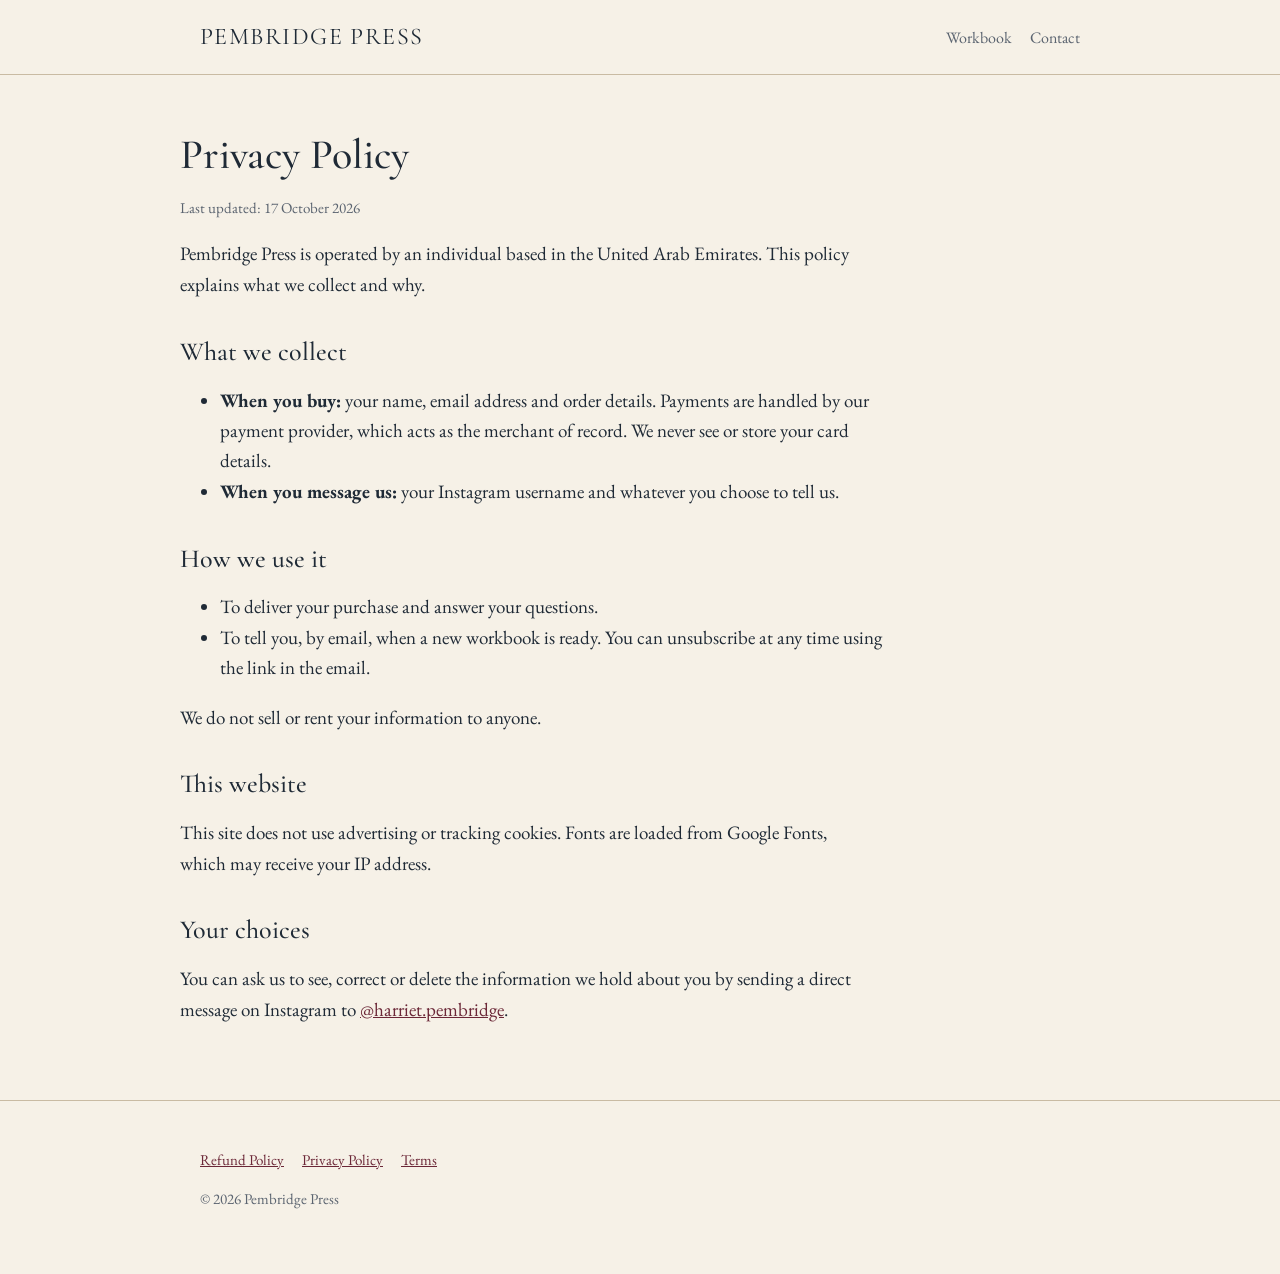
==== privacy.html @ 54eecc4b "Pembridge Press website Co-Authored-By: Claude Opus 5.5 <noreply@anthropic.com>" ====
<!doctype html>
<html lang="en">
<head>
<meta charset="utf-8">
<meta name="viewport" content="width=device-width, initial-scale=1">
<title>Privacy Policy — Pembridge Press</title>
<link rel="preconnect" href="https://fonts.googleapis.com">
<link rel="preconnect" href="https://fonts.gstatic.com" crossorigin>
<link href="https://fonts.googleapis.com/css2?family=Cormorant+Garamond:ital,wght@0,500;1,400&family=EB+Garamond:ital,wght@0,400;0,500;1,400&display=swap" rel="stylesheet">
<link rel="stylesheet" href="style.css">
</head>
<body>
<header class="top"><div class="wrap"><a class="brand" href="./">PEMBRIDGE PRESS</a><nav><a href="./#workbook">Workbook</a><a href="./#contact">Contact</a></nav></div></header>
<div class="wrap legal">
<h1>Privacy Policy</h1>
<p class="note">Last updated: 17 October 2026</p>

<p>Pembridge Press is operated by an individual based in the United Arab Emirates. This policy explains what we collect and why.</p>
<h2>What we collect</h2>
<ul>
<li><strong>When you buy:</strong> your name, email address and order details. Payments are handled by our payment provider, which acts as the merchant of record. We never see or store your card details.</li>
<li><strong>When you message us:</strong> your Instagram username and whatever you choose to tell us.</li>
</ul>
<h2>How we use it</h2>
<ul>
<li>To deliver your purchase and answer your questions.</li>
<li>To tell you, by email, when a new workbook is ready. You can unsubscribe at any time using the link in the email.</li>
</ul>
<p>We do not sell or rent your information to anyone.</p>
<h2>This website</h2>
<p>This site does not use advertising or tracking cookies. Fonts are loaded from Google Fonts, which may receive your IP address.</p>
<h2>Your choices</h2>
<p>You can ask us to see, correct or delete the information we hold about you by sending a direct message on Instagram to <a href="https://www.instagram.com/harriet.pembridge/">@harriet.pembridge</a>.</p>

</div>
<footer><div class="wrap"><p class="links"><a href="refund.html">Refund Policy</a><a href="privacy.html">Privacy Policy</a><a href="terms.html">Terms</a></p><p>© 2026 Pembridge Press</p></div></footer>
</body>
</html>
---- style.css ----
:root {
  --paper: #f6f1e7;
  --card: #fbf8f2;
  --ink: #1f2a36;
  --soft: #5b6470;
  --accent: #6b2737;
  --rule: #c9bba3;
}
* { box-sizing: border-box; }
html, body { margin: 0; padding: 0; }
body {
  background: var(--paper);
  color: var(--ink);
  font-family: "EB Garamond", Georgia, serif;
  font-size: 19px;
  line-height: 1.6;
}
a { color: var(--accent); }
h1, h2, h3 { font-family: "Cormorant Garamond", Georgia, serif; font-weight: 500; line-height: 1.15; margin: 0 0 0.4em; }
.wrap { max-width: 920px; margin: 0 auto; padding: 0 20px; }
header.top { border-bottom: 1px solid var(--rule); }
header.top .wrap { display: flex; justify-content: space-between; align-items: center; padding-top: 18px; padding-bottom: 18px; }
.brand { font-family: "Cormorant Garamond", serif; font-size: 24px; letter-spacing: 0.06em; color: var(--ink); text-decoration: none; }
nav a { margin-left: 18px; font-size: 16px; text-decoration: none; color: var(--soft); }
.eyebrow { font-size: 13px; letter-spacing: 0.28em; text-transform: uppercase; color: var(--accent); margin: 0 0 0.8em; }
.hero { padding: 72px 0 56px; text-align: center; }
.hero h1 { font-size: 54px; }
.hero p.sub { font-style: italic; font-size: 22px; color: var(--soft); margin: 0.4em auto 0; max-width: 560px; }
section { padding: 48px 0; border-top: 1px solid var(--rule); }
.split { display: grid; grid-template-columns: 1fr 1.2fr; gap: 44px; align-items: center; }
.split img { width: 100%; height: auto; display: block; border: 1px solid var(--rule); background: var(--card); }
.price { font-family: "Cormorant Garamond", serif; font-size: 34px; margin: 0.2em 0 0.6em; }
ul.inside { padding-left: 1.1em; margin: 0.6em 0 1.2em; }
ul.inside li { margin-bottom: 0.3em; }
.button {
  display: inline-block; background: var(--accent); color: #fff; text-decoration: none;
  padding: 14px 28px; font-size: 17px; letter-spacing: 0.08em; border-radius: 2px;
}
.button.disabled { background: var(--soft); pointer-events: none; }
.note { font-size: 15px; color: var(--soft); margin-top: 0.8em; }
.quote { font-family: "Cormorant Garamond", serif; font-style: italic; font-size: 26px; text-align: center; max-width: 640px; margin: 0 auto; }
.disclosure { background: var(--card); border: 1px solid var(--rule); padding: 18px 22px; font-size: 16px; margin-top: 1.2em; }
footer { border-top: 1px solid var(--rule); padding: 32px 0 48px; font-size: 15px; color: var(--soft); }
footer .links a { margin-right: 18px; }
.legal { padding: 56px 0; }
.legal h1 { font-size: 42px; }
.legal h2 { font-size: 26px; margin-top: 1.4em; }
.legal p, .legal li { max-width: 680px; }
@media (max-width: 720px) {
  body { font-size: 18px; }
  .hero { padding: 48px 0 36px; }
  .hero h1 { font-size: 32px; }
  .split { grid-template-columns: 1fr; gap: 28px; }
  header.top .wrap { flex-wrap: wrap; gap: 6px 16px; }
  .brand { font-size: 20px; }
  nav a { margin-left: 0; margin-right: 14px; font-size: 15px; }
  .legal h1 { font-size: 34px; }
}
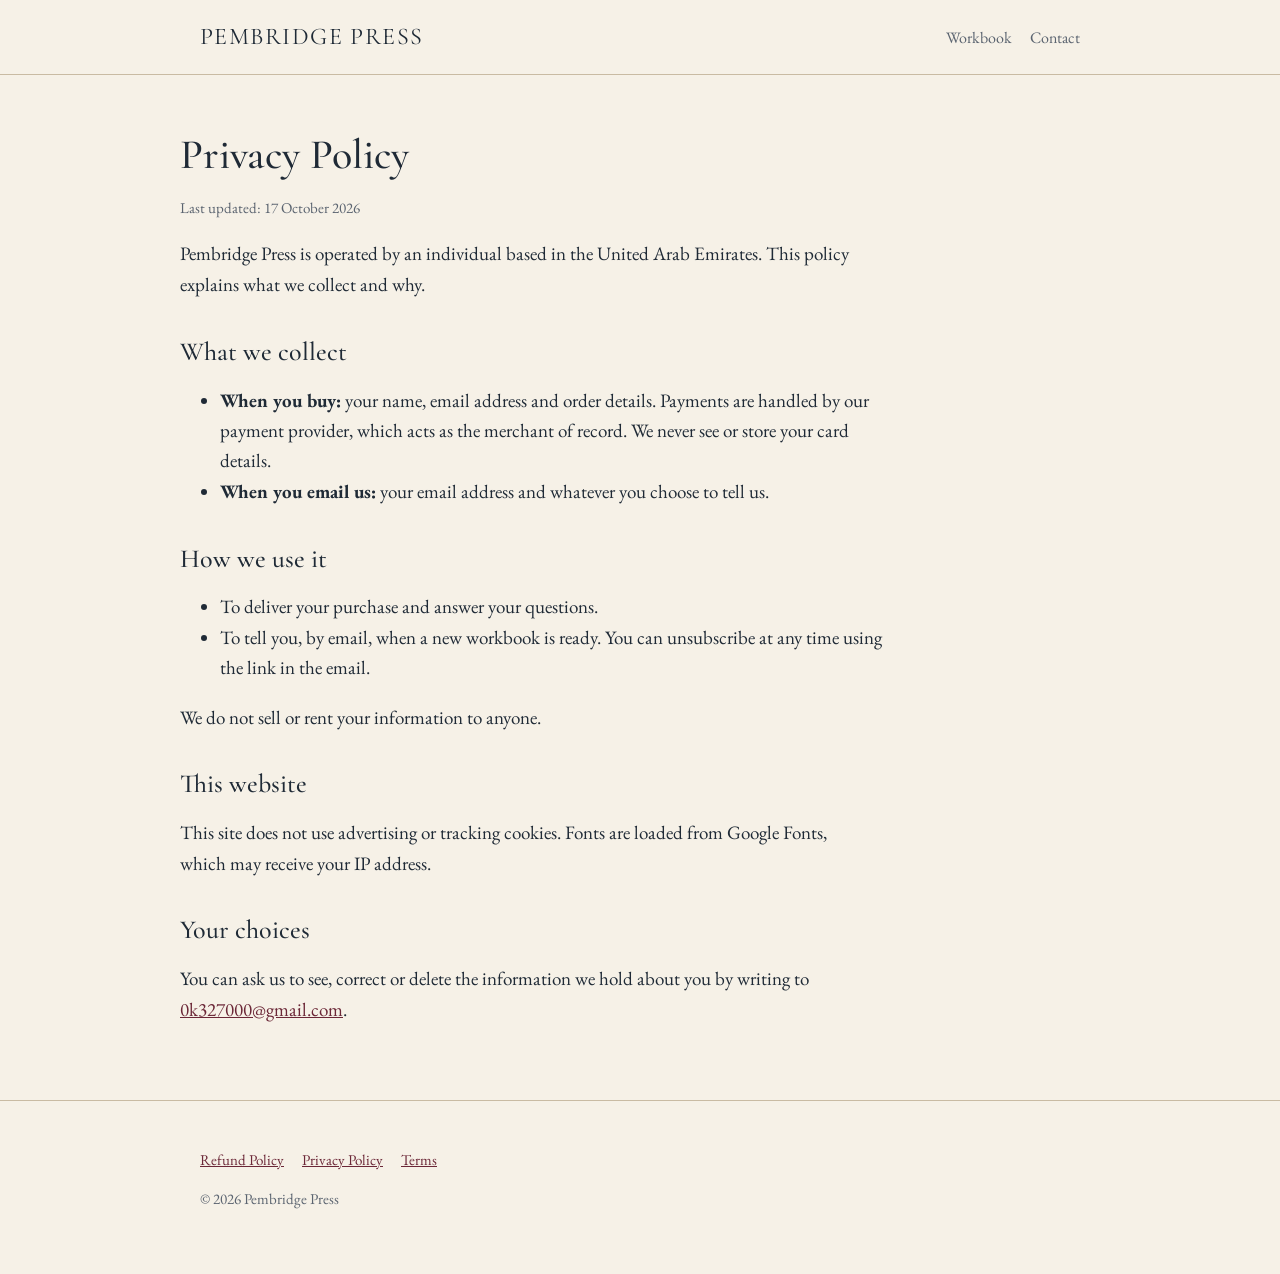
==== commit 5384959f: "Use email as contact Co-Authored-By: Claude Opus 5.5 <noreply@anthropic.com>" ====
--- a/privacy.html
+++ b/privacy.html
@@ -19,7 +19,7 @@
 <h2>What we collect</h2>
 <ul>
 <li><strong>When you buy:</strong> your name, email address and order details. Payments are handled by our payment provider, which acts as the merchant of record. We never see or store your card details.</li>
-<li><strong>When you message us:</strong> your Instagram username and whatever you choose to tell us.</li>
+<li><strong>When you email us:</strong> your email address and whatever you choose to tell us.</li>
 </ul>
 <h2>How we use it</h2>
 <ul>
@@ -30,7 +30,7 @@
 <h2>This website</h2>
 <p>This site does not use advertising or tracking cookies. Fonts are loaded from Google Fonts, which may receive your IP address.</p>
 <h2>Your choices</h2>
-<p>You can ask us to see, correct or delete the information we hold about you by sending a direct message on Instagram to <a href="https://www.instagram.com/harriet.pembridge/">@harriet.pembridge</a>.</p>
+<p>You can ask us to see, correct or delete the information we hold about you by writing to <a href="mailto:0k327000@gmail.com">0k327000@gmail.com</a>.</p>
 
 </div>
 <footer><div class="wrap"><p class="links"><a href="refund.html">Refund Policy</a><a href="privacy.html">Privacy Policy</a><a href="terms.html">Terms</a></p><p>© 2026 Pembridge Press</p></div></footer>
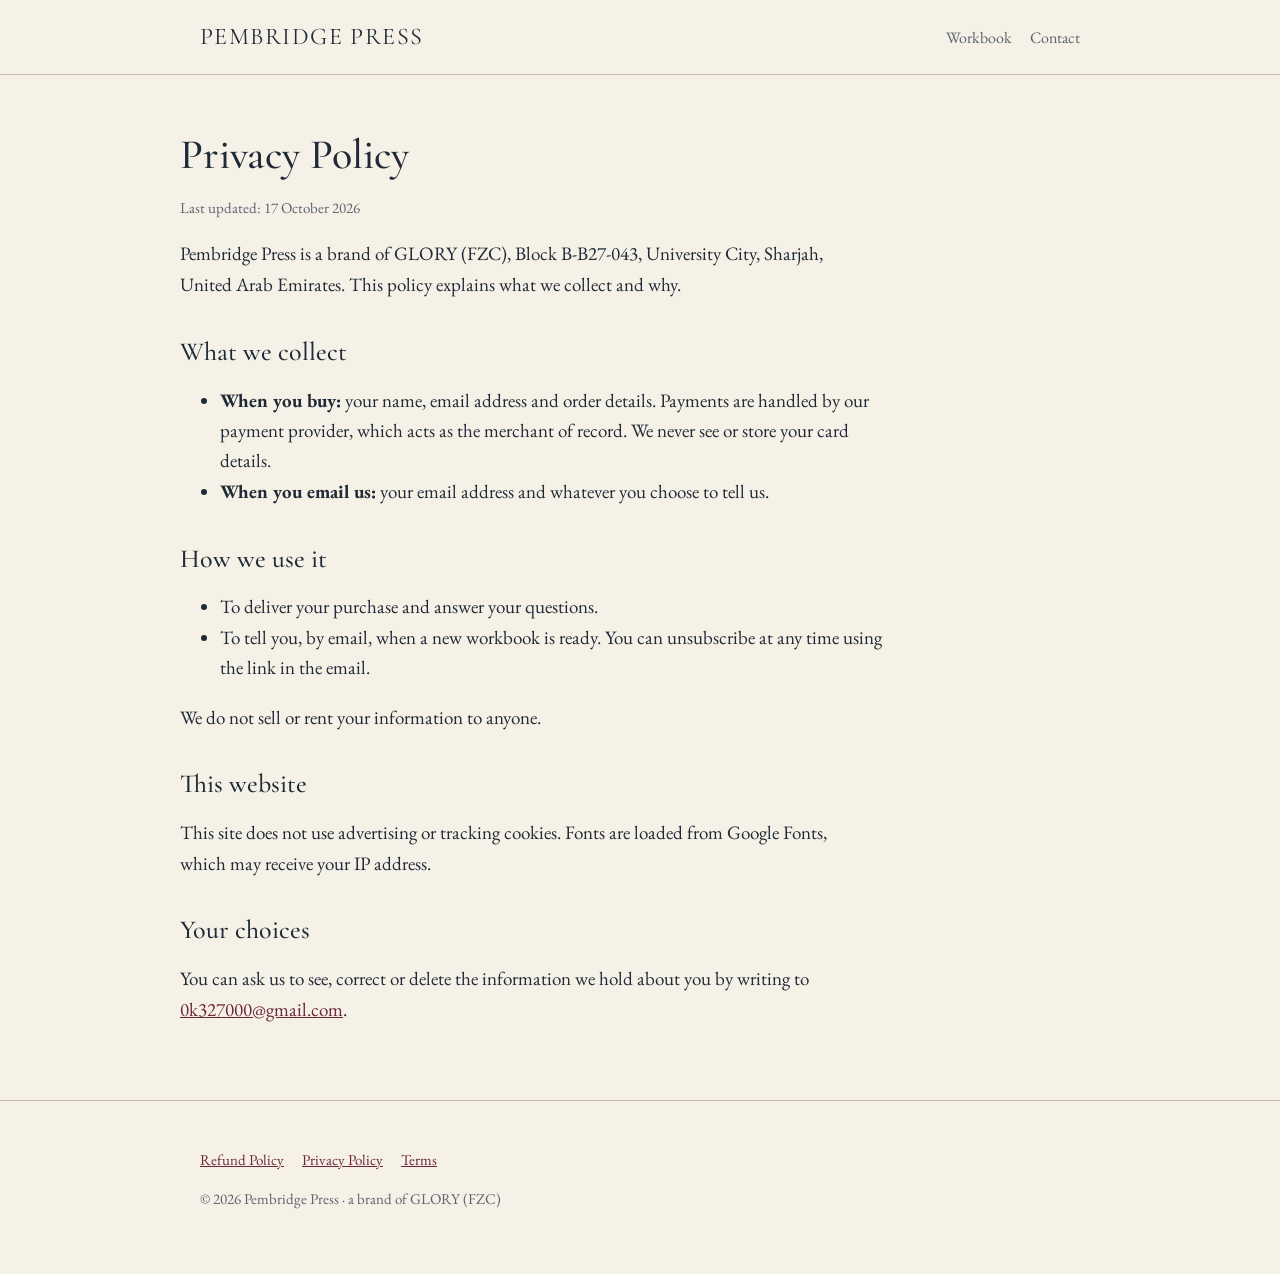
==== commit 37a4f3dc: "Show GLORY (FZC) as operator Co-Authored-By: Claude Opus 5.5 <noreply@anthropic.com>" ====
--- a/privacy.html
+++ b/privacy.html
@@ -15,7 +15,7 @@
 <h1>Privacy Policy</h1>
 <p class="note">Last updated: 17 October 2026</p>
 
-<p>Pembridge Press is operated by an individual based in the United Arab Emirates. This policy explains what we collect and why.</p>
+<p>Pembridge Press is a brand of GLORY (FZC), Block B-B27-043, University City, Sharjah, United Arab Emirates. This policy explains what we collect and why.</p>
 <h2>What we collect</h2>
 <ul>
 <li><strong>When you buy:</strong> your name, email address and order details. Payments are handled by our payment provider, which acts as the merchant of record. We never see or store your card details.</li>
@@ -33,6 +33,6 @@
 <p>You can ask us to see, correct or delete the information we hold about you by writing to <a href="mailto:0k327000@gmail.com">0k327000@gmail.com</a>.</p>
 
 </div>
-<footer><div class="wrap"><p class="links"><a href="refund.html">Refund Policy</a><a href="privacy.html">Privacy Policy</a><a href="terms.html">Terms</a></p><p>© 2026 Pembridge Press</p></div></footer>
+<footer><div class="wrap"><p class="links"><a href="refund.html">Refund Policy</a><a href="privacy.html">Privacy Policy</a><a href="terms.html">Terms</a></p><p>© 2026 Pembridge Press · a brand of GLORY (FZC)</p></div></footer>
 </body>
 </html>
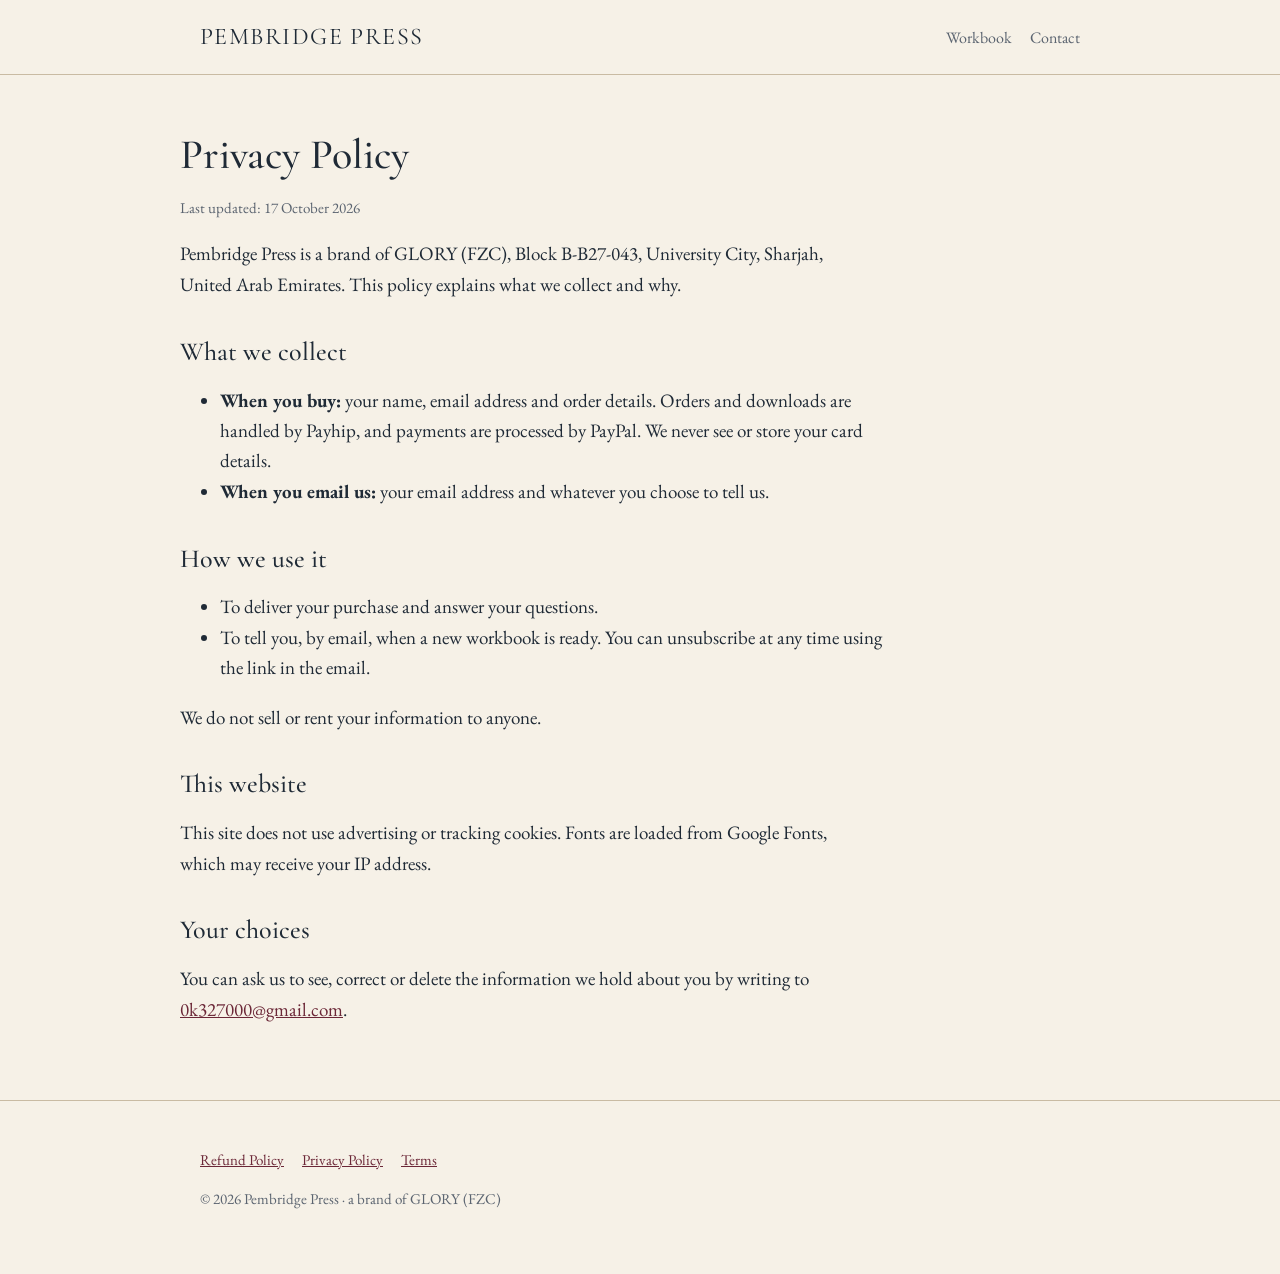
==== commit 56de8789: "Link buy buttons to Payhip; payments via PayPal Co-Authored-By: Claude Opus 5.5 <noreply@anthropic.c" ====
--- a/privacy.html
+++ b/privacy.html
@@ -18,7 +18,7 @@
 <p>Pembridge Press is a brand of GLORY (FZC), Block B-B27-043, University City, Sharjah, United Arab Emirates. This policy explains what we collect and why.</p>
 <h2>What we collect</h2>
 <ul>
-<li><strong>When you buy:</strong> your name, email address and order details. Payments are handled by our payment provider, which acts as the merchant of record. We never see or store your card details.</li>
+<li><strong>When you buy:</strong> your name, email address and order details. Orders and downloads are handled by Payhip, and payments are processed by PayPal. We never see or store your card details.</li>
 <li><strong>When you email us:</strong> your email address and whatever you choose to tell us.</li>
 </ul>
 <h2>How we use it</h2>
